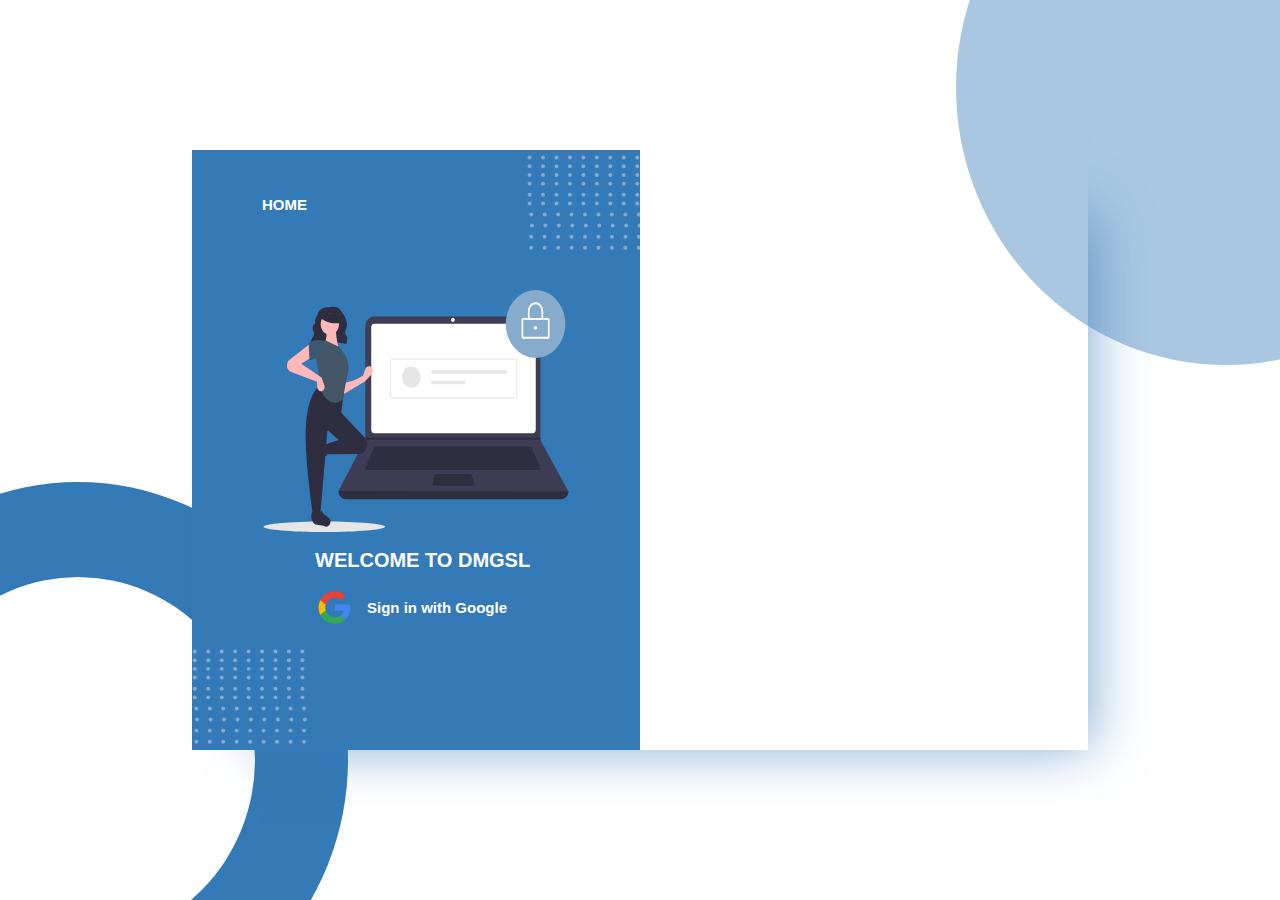
==== signUp-page.html @ 4499544b "working on signup page" ====
<!DOCTYPE html>
<html lang="en">
  <head>
    <meta charset="UTF-8" />
    <meta http-equiv="X-UA-Compatible" content="IE=edge" />
    <meta name="viewport" content="width=device-width, initial-scale=1.0" />
    <title>SignUpPage</title>
    <link rel="stylesheet" href="./css/index.css" />
    <link rel="stylesheet" href="./css/sign-up-styles/body.css" />
    <link rel="stylesheet" href="./css/sign-up-styles/signUp-container.css" />
    <link rel="stylesheet" href="./css/sign-up-styles/left-view.css" />
    <link rel="stylesheet" href="./css/sign-up-styles/right-view.css" />
  </head>
  <body>
    <div class="body">
      <div class="signUp-container">
        <div class="left-view">
          <div class="left-top">
            <h1>HOME</h1>
            <!-- <img src="./assets/dotted logo.svg" alt="" /> -->
          </div>
          <div class="left-logo">
            <img src="./assets/left-logo.svg" alt="" />
          </div>
          <h1>WELCOME TO DMGSL</h1>
          <div class="left-view-buttom">
            <img src="./assets/google.svg" alt="" />
            <p>Sign in with Google</p>
          </div>
          <!-- <div class="left-buttom-svg"><img src="./assets/dotted logo.svg" alt="" /></div> -->
        </div>
        <div class="right-view"></div>
      </div>
    </div>
  </body>
</html>
---- css/index.css ----
/* All styles  */
body {
    padding: 0px;
    margin: 0px;
  }
  * {
    box-sizing: border-box;
    font-family: "Roboto Condensed", sans-serif;
  }
---- css/sign-up-styles/body.css ----
.body {
  background-image: url("../../assets/Sign-up.svg");
  background-repeat: no-repeat;
  background-position: center;
  background-attachment: fixed;
  height: 100vh;
  width: 100vw;
  display: flex;
  flex-direction: column;
  align-items: center;
  justify-content: center;
}
---- css/sign-up-styles/signUp-container.css ----
.signUp-container {
  display: flex;
  flex-direction: column;
  padding: 0px;
  margin: 0px;
  position: absolute;
  box-shadow: 36px 31px 53px -34px rgba(51, 122, 183, 0.66);
  height: 600px;
  /* margin: 1035px 7770px; */
  width: 70%;
  /* background-color: brown; */
}
---- css/sign-up-styles/left-view.css ----
.signUp-container > .left-view {
  background-image: url("../../assets/left-img.svg");
  background-repeat: no-repeat;
  background-position: center;
  background-size: 500px 600px;
  display: flex;
  flex-direction: column;
  /* background: #337ab7; */
  width: 50%;
  height: 100%;
}
.left-view > .left-top {
  display: flex;
  flex-direction: row;
  display: flex;
  flex-direction: row;
  align-items: center;
  justify-content: space-between;
  margin-top: 30px;
}
.left-view > h1 {
  font-style: normal;
  font-weight: bold;
  font-size: 20px;
  line-height: 30px;
  color: #ffff;
  margin-bottom: 0px;
  margin-left: 123px;
}

/* .left-top > img {
  height: 100px;
  width: 100px;
} */
.left-top > h1 {
  font-style: normal;
  font-weight: bold;
  font-size: 15px;
  line-height: 30px;
  color: #ffff;
  margin-left: 70px;
}
.left-view > .left-logo {
  display: flex;
  align-items: center;
  justify-content: center;
  margin-top: 60px;
}
.left-logo > img {
  width: 801px;
  height: 242px;
}

/* .left-view > .left-buttom-svg {
  margin-top: 25%;
} */

/* .left-buttom-svg > img {
  height: 100px;
  width: 100px;
} */

.left-view > .left-view-buttom {
  display: flex;
  flex-direction: row;
  align-items: center;
  margin-left: 110px;
  cursor: pointer;
}
.left-view-buttom > p {
  color: white;
  font-weight: 600;
  font-size: 15px;
}
.left-view-buttom > img {
  height: 65px;
}
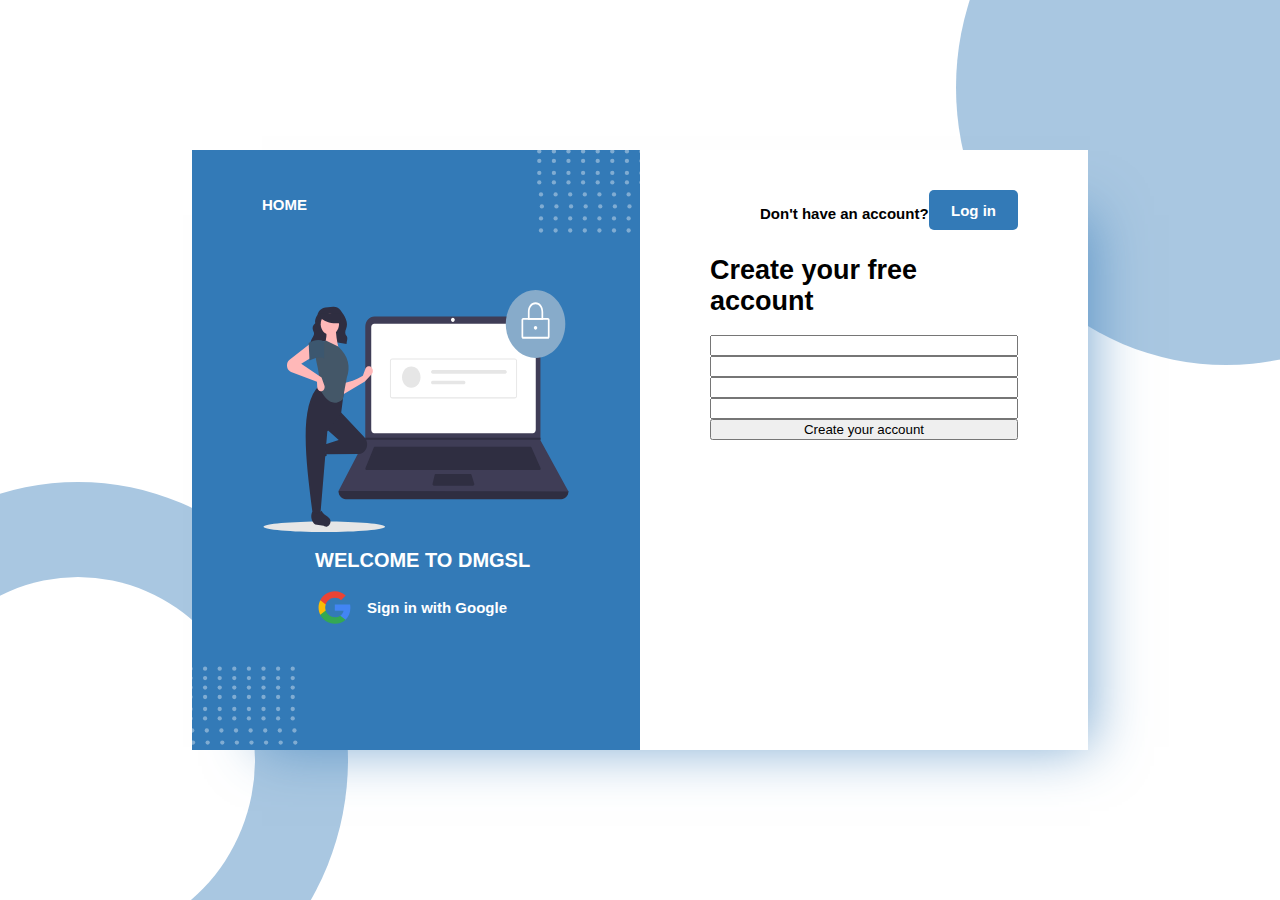
==== commit c14eb25c: "added other things to the page" ====
--- a/signUp-page.html
+++ b/signUp-page.html
@@ -29,7 +29,21 @@
           </div>
           <!-- <div class="left-buttom-svg"><img src="./assets/dotted logo.svg" alt="" /></div> -->
         </div>
-        <div class="right-view"></div>
+        <div class="right-view">
+          <div class="right-view-top"><p>Don't have an account?</p><button>Log in</button></div>
+          <div class="title"><h1>Create your free account</h1></div>
+          <form action="">
+            <label for=""></label>
+            <input type="text" name="" id="">
+            <label for=""></label>
+            <input type="text" name="" id="">
+            <label for=""></label>
+            <input type="text" name="" id="">
+            <label for=""></label>
+            <input type="text" name="" id="">
+            <button type="submit">Create your account</button>
+          </form>
+        </div>
       </div>
     </div>
   </body>
--- a/css/sign-up-styles/signUp-container.css
+++ b/css/sign-up-styles/signUp-container.css
@@ -1,6 +1,6 @@
 .signUp-container {
   display: flex;
-  flex-direction: column;
+  flex-direction: row;
   padding: 0px;
   margin: 0px;
   position: absolute;
@@ -9,4 +9,5 @@
   /* margin: 1035px 7770px; */
   width: 70%;
   /* background-color: brown; */
+
 }
--- a/css/sign-up-styles/left-view.css
+++ b/css/sign-up-styles/left-view.css
@@ -2,7 +2,7 @@
   background-image: url("../../assets/left-img.svg");
   background-repeat: no-repeat;
   background-position: center;
-  background-size: 500px 600px;
+  background-size: 500px 750px;
   display: flex;
   flex-direction: column;
   /* background: #337ab7; */
--- a/css/sign-up-styles/right-view.css
+++ b/css/sign-up-styles/right-view.css
@@ -0,0 +1,47 @@
+.signUp-container > .right-view {
+  background: white;
+  width: 50%;
+  height: 100%;
+  display: flex;
+  flex-direction: column;
+  padding-left: 70px;
+  padding-right: 70px;
+  padding-top: 40px;
+}
+.right-view > .right-view-top {
+  display: flex;
+  flex-direction: row;
+  justify-content: space-between;
+}
+.right-view-top > button {
+  outline: none;
+  border: none;
+  background-color: #337ab7;
+  color: white;
+  font-weight: 600;
+  font-size: 15px;
+  border-radius: 5px;
+  width: 89px;
+  height: 40px;
+}
+.right-view-top > p {
+  font-weight: 600;
+  font-size: 15px;
+  margin-left: 50px;
+}
+
+.right-view-top > .title {
+  display: flex;
+  flex-direction: row;
+  align-items: center;
+  justify-content: center;
+}
+.title > h1 {
+  font-weight: bold;
+  font-size: 27px;
+}
+
+.right-view>form{
+    display: flex;
+    flex-direction: column;
+}
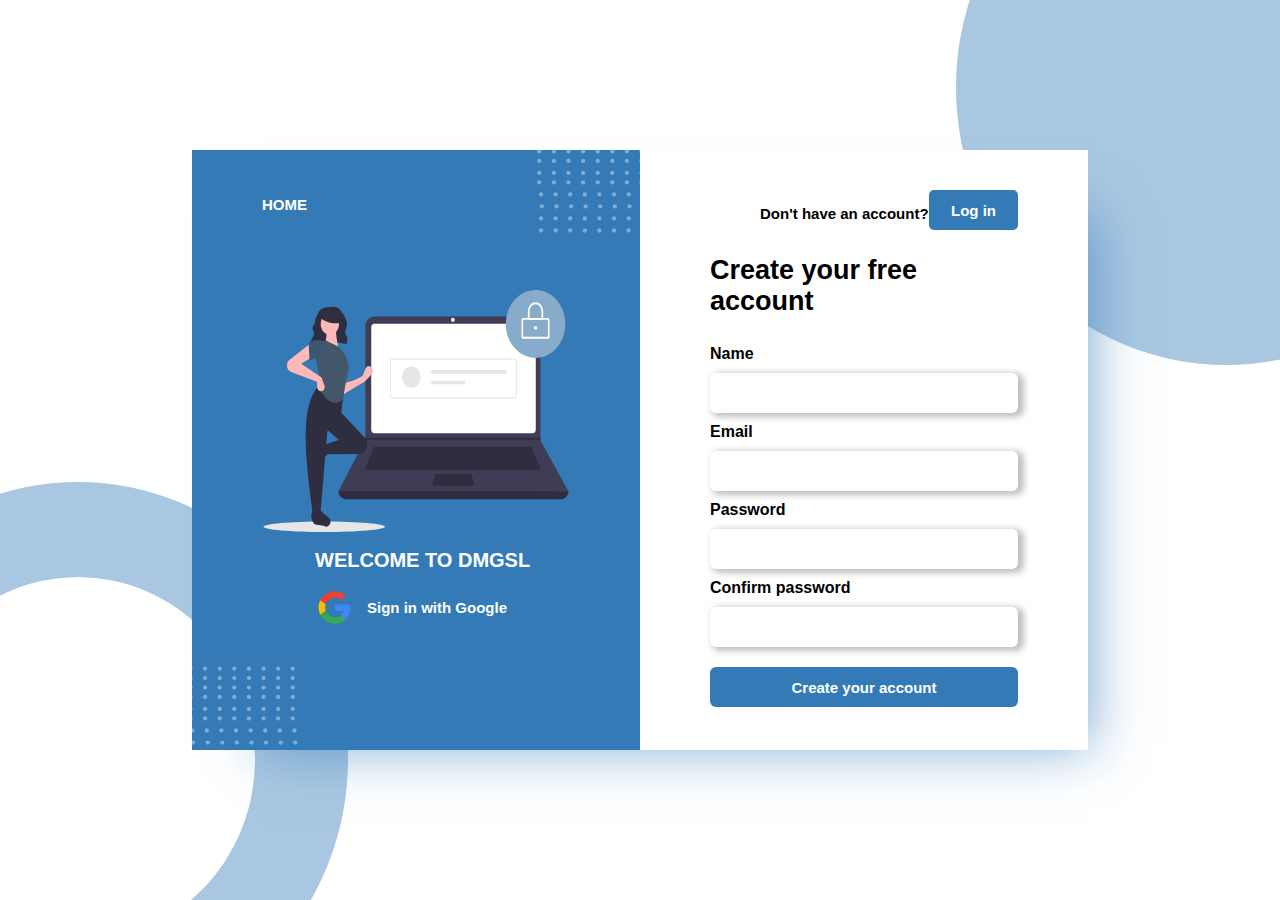
==== commit de988b1f: "added form" ====
--- a/signUp-page.html
+++ b/signUp-page.html
@@ -33,13 +33,13 @@
           <div class="right-view-top"><p>Don't have an account?</p><button>Log in</button></div>
           <div class="title"><h1>Create your free account</h1></div>
           <form action="">
-            <label for=""></label>
+            <label for="">Name</label>
             <input type="text" name="" id="">
-            <label for=""></label>
+            <label for="">Email</label>
             <input type="text" name="" id="">
-            <label for=""></label>
+            <label for="">Password</label>
             <input type="text" name="" id="">
-            <label for=""></label>
+            <label for="">Confirm password</label>
             <input type="text" name="" id="">
             <button type="submit">Create your account</button>
           </form>
--- a/css/sign-up-styles/right-view.css
+++ b/css/sign-up-styles/right-view.css
@@ -41,7 +41,34 @@
   font-size: 27px;
 }
 
-.right-view>form{
-    display: flex;
-    flex-direction: column;
+.right-view > form {
+  display: flex;
+  flex-direction: column;
 }
+
+form > label {
+  font-weight: 600;
+  margin-bottom: 10px;
+  margin-top: 10px;
+}
+form > input {
+  box-shadow: 4px 2px 6px 2px rgba(0, 0, 0, 0.25),
+    4px 4px 6px -17px rgba(0, 0, 0, 0.25), 0px 4px 7px -32px rgba(0, 0, 0, 0.25);
+  border-radius: 6px;
+  outline: none;
+  border: none;
+  height: 40px;
+}
+form > button{
+    margin-top: 20px;
+    background: #337AB7;
+    border-radius: 6px;
+    height: 40px;
+    border: none;
+    outline: none;
+    cursor: pointer;
+    font-weight: bolder;
+    font-size: 15px;
+    color: white;
+
+}
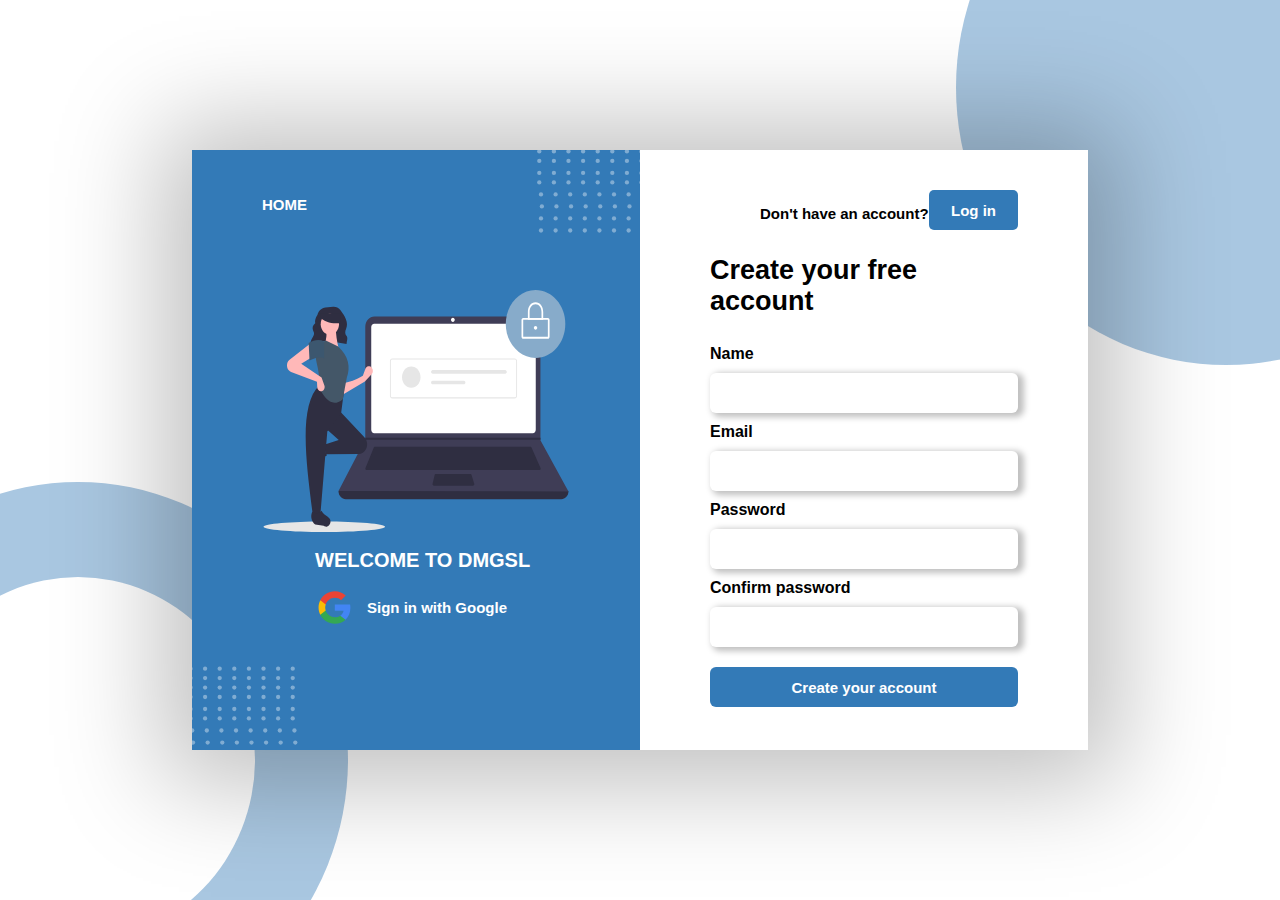
==== commit 835722d2: "added media queries for the resoponsiveness" ====
--- a/signUp-page.html
+++ b/signUp-page.html
@@ -10,6 +10,7 @@
     <link rel="stylesheet" href="./css/sign-up-styles/signUp-container.css" />
     <link rel="stylesheet" href="./css/sign-up-styles/left-view.css" />
     <link rel="stylesheet" href="./css/sign-up-styles/right-view.css" />
+    <link rel="stylesheet" href="./css/sign-up-styles//sign-up-responsiveness/signup-responsiveness.css" />
   </head>
   <body>
     <div class="body">
@@ -30,21 +31,29 @@
           <!-- <div class="left-buttom-svg"><img src="./assets/dotted logo.svg" alt="" /></div> -->
         </div>
         <div class="right-view">
-          <div class="right-view-top"><p>Don't have an account?</p><button>Log in</button></div>
+          <div class="right-view-top">
+            <p>Don't have an account?</p>
+            <button>Log in</button>
+          </div>
           <div class="title"><h1>Create your free account</h1></div>
-          <form action="">
-            <label for="">Name</label>
-            <input type="text" name="" id="">
-            <label for="">Email</label>
-            <input type="text" name="" id="">
-            <label for="">Password</label>
-            <input type="text" name="" id="">
-            <label for="">Confirm password</label>
-            <input type="text" name="" id="">
+          <form action="" onsubmit="handleSubmit()">
+            <label for="name">Name</label>
+            <input type="text" name="name" id="name" />
+            <label for="email">Email</label>
+            <input type="email" name="email" id="email" />
+            <label for="password">Password</label>
+            <input type="password" name="password" id="password" />
+            <label for="confirm password">Confirm password</label>
+            <input
+              type="password"
+              name="confirm password"
+              id="confirm password"
+            />
             <button type="submit">Create your account</button>
           </form>
         </div>
       </div>
     </div>
+    <script src="./js/form.js"></script>
   </body>
 </html>
--- a/css/sign-up-styles/signUp-container.css
+++ b/css/sign-up-styles/signUp-container.css
@@ -4,7 +4,7 @@
   padding: 0px;
   margin: 0px;
   position: absolute;
-  box-shadow: 36px 31px 53px -34px rgba(51, 122, 183, 0.66);
+  box-shadow: 0px 4px 99px 30px rgba(0, 0, 0, 0.25);
   height: 600px;
   /* margin: 1035px 7770px; */
   width: 70%;
--- a/css/sign-up-styles/right-view.css
+++ b/css/sign-up-styles/right-view.css
@@ -23,6 +23,7 @@
   border-radius: 5px;
   width: 89px;
   height: 40px;
+  cursor: pointer;
 }
 .right-view-top > p {
   font-weight: 600;
@@ -30,7 +31,7 @@
   margin-left: 50px;
 }
 
-.right-view-top > .title {
+.right-view > .title {
   display: flex;
   flex-direction: row;
   align-items: center;
@@ -58,17 +59,17 @@
   outline: none;
   border: none;
   height: 40px;
+  padding: 20px;
 }
-form > button{
-    margin-top: 20px;
-    background: #337AB7;
-    border-radius: 6px;
-    height: 40px;
-    border: none;
-    outline: none;
-    cursor: pointer;
-    font-weight: bolder;
-    font-size: 15px;
-    color: white;
-
+form > button {
+  margin-top: 20px;
+  background: #337ab7;
+  border-radius: 6px;
+  height: 40px;
+  border: none;
+  outline: none;
+  cursor: pointer;
+  font-weight: bolder;
+  font-size: 15px;
+  color: white;
 }
--- a/css/sign-up-styles/sign-up-responsiveness/signup-responsiveness.css
+++ b/css/sign-up-styles/sign-up-responsiveness/signup-responsiveness.css
@@ -0,0 +1,14 @@
+@media (max-width: 900px) {
+  .left-view,
+  .left-view > * {
+    display: none !important;
+  }
+  .signUp-container{
+      width: 50% !important;
+      height: 100% !important;
+  }
+  .right-view{
+      width: 100% !important;
+      background-color: #fdf8f8 !important;
+  }
+}
